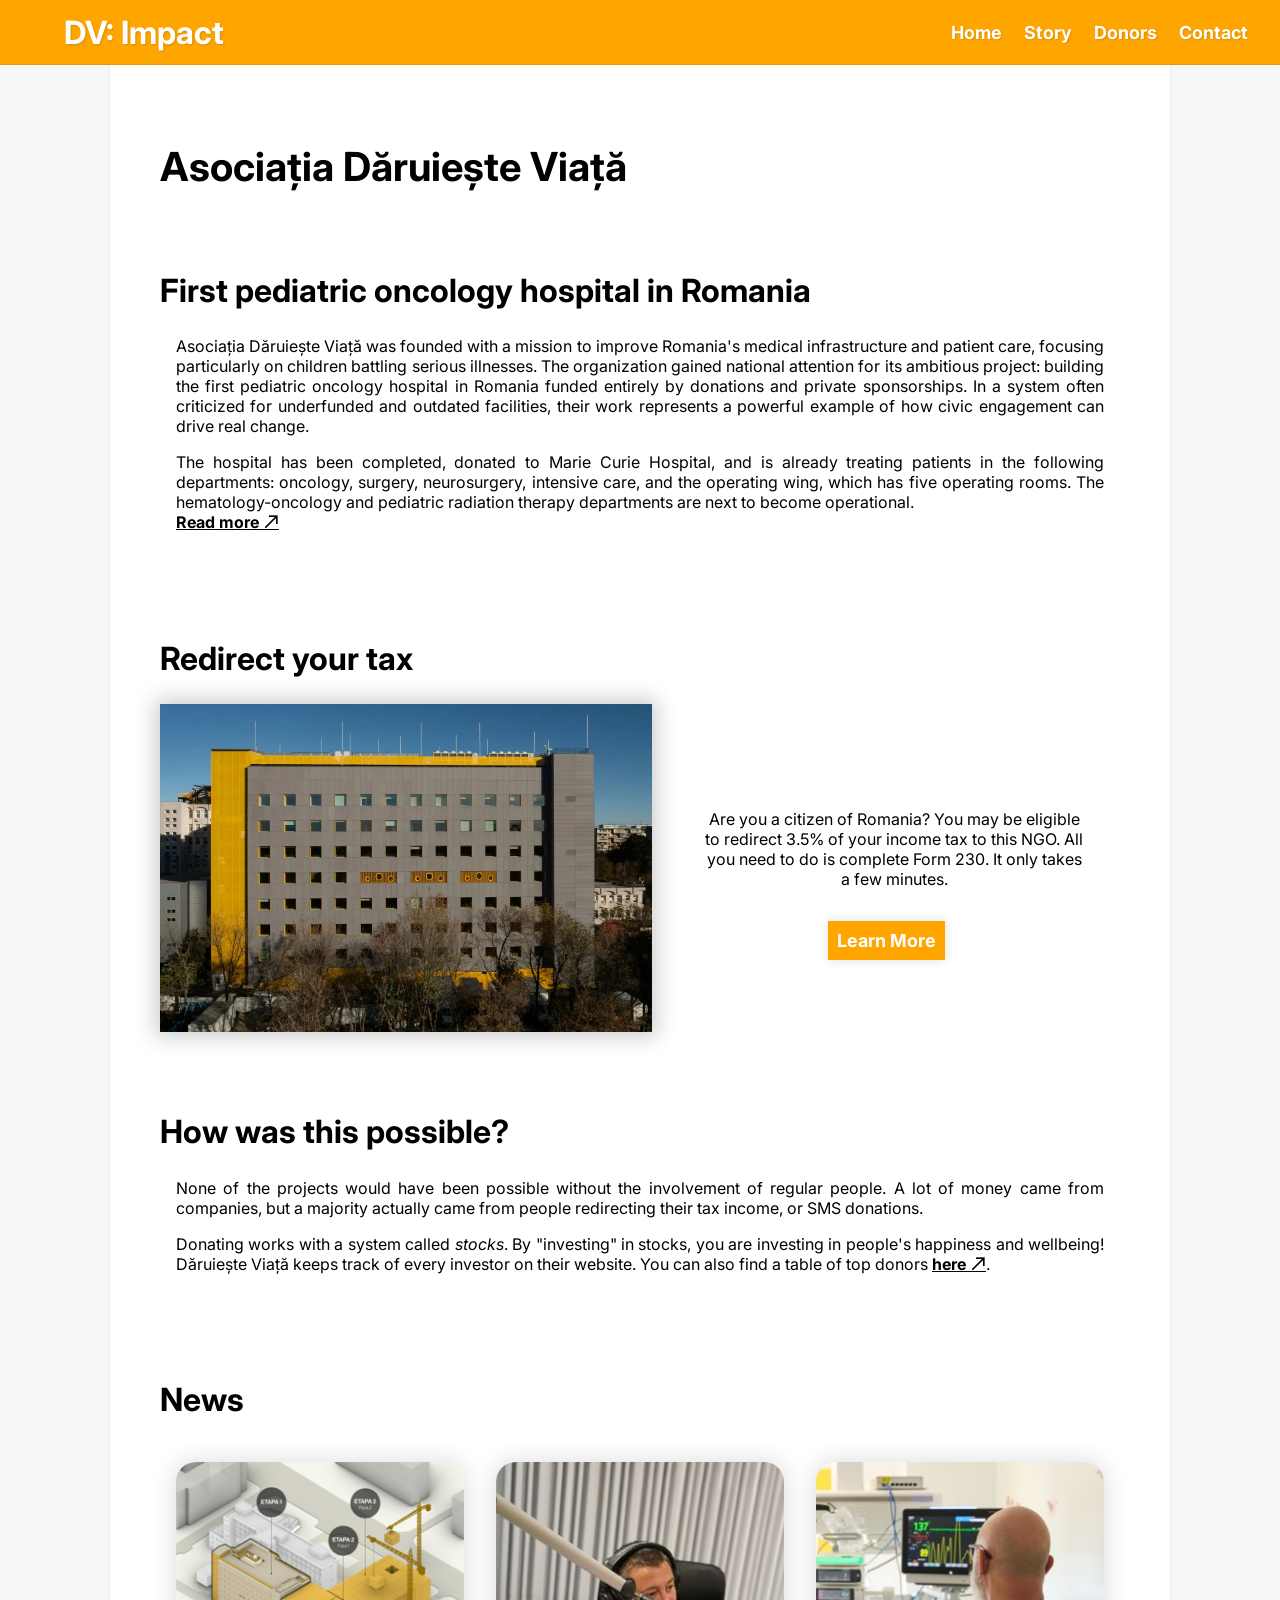
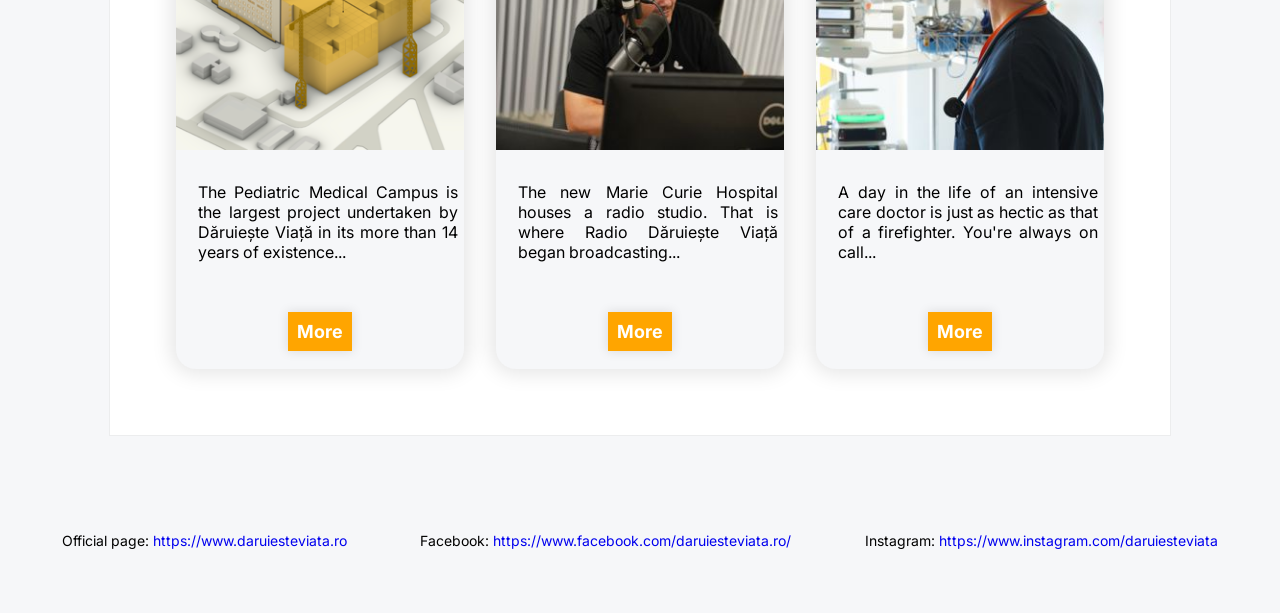
==== index.html @ df5283f0 "Add files via upload" ====
<!DOCTYPE html>
<html lang="en">
    <head>
        <meta charset="UTF-8">
        <meta name="viewport" content="width=device-width">
        <title>Dăruiește Viață | The Children's Hospital</title>
        <link rel="stylesheet" type="text/css" href="css/style.css"> 

        <link rel="preconnect" href="https://fonts.googleapis.com">
        <link rel="preconnect" href="https://fonts.gstatic.com" crossorigin>
        <link href="https://fonts.googleapis.com/css2?family=Inter:ital,opsz,wght@0,14..32,100..900;1,14..32,100..900&display=swap" rel="stylesheet">
    </head>
    <body id="body">
        <a href="#main-content" class="skip-link">Skip to main content</a>
        <nav>
            <div id="navdiv">
                <a href="index.html" id="navhome">DV: Impact</a>
                <div id="navcontrols">
                    <a href="index.html">Home</a>
                    <a href="content.html">Story</a>
                    <a href="data.html">Donors</a>
                    <a href="contact.html">Contact</a>
                </div>
            </div>
        </nav>
        <main id="main-content">
            <div class="maindiv">
                <h1>Asociația Dăruiește Viață</h1>
                <section class="text">
                    <h2>First pediatric oncology hospital in Romania</h2>
                    <p>
                        Asociația Dăruiește Viață was founded with a mission to improve Romania's medical infrastructure and patient care, focusing particularly on children battling serious illnesses. The organization gained national attention for its ambitious project: building the first pediatric oncology hospital in Romania funded entirely by donations and private sponsorships. In a system often criticized for underfunded and outdated facilities, their work represents a powerful example of how civic engagement can drive real change.
                    </p>
                    <p>
                        The hospital has been completed, donated to Marie Curie Hospital, and is already treating patients in the following departments: oncology, surgery, neurosurgery, intensive care, and the operating wing, which has five operating rooms. The hematology-oncology and pediatric radiation therapy departments are next to become operational.
                        <br><a href="content.html" class="redirect">Read more 🡥</a>
                    </p>
                </section>
                <section class="card">
                    <h2>Redirect your tax</h2>
                    <div class="row">
                        <img src="assets/hospital-exterior-1.webp" alt="Exterior of the Marie Curie Hospital">
                        <div class="column">
                            <p style="text-align: center;">
                                Are you a citizen of Romania? You may be eligible to redirect 3.5% of your income tax to this NGO.
                                All you need to do is complete Form 230. It only takes a few minutes.

                            </p>
                            <a href="https://daruiesteviata.ro/redirectioneaza" class="redirect-button">Learn More</a>
                        </div>
                    </div>
                </section>
                <section class="text">
                    <h2>How was this possible?</h2>
                    <p>
                        None of the projects would have been possible without the involvement of regular people. A lot of money came from companies, but a majority actually came from people redirecting their tax income, or SMS donations.
                    </p>
                    <p>
                        Donating works with a system called <i>stocks</i>. By "investing" in stocks, you are investing in people's happiness and wellbeing! Dăruiește Viață keeps track of every investor on their website. You can also find a table of top donors
                        <a href="data.html" class="redirect">here 🡥</a>.   
                    </p>
                </section>
                <section class="card">
                    <h2>News</h2>
                    <div class="row">
                        <div class="newscard">
                            <img src="assets/hospital-scheme.png" alt="Scheme of the hospital">
                            <p>The Pediatric Medical Campus is the largest project undertaken by Dăruiește Viață in its more than 14 years of existence...</p>
                            <a href="https://www.daruiesteviata.ro/blog/articol/jurnal-de-campus-munca-din-spatele-muncii" class="redirect-button">More</a>
                        </div>
                        <div class="newscard">
                            <img src="assets/dv-radio.jpg" alt="Radio broadcast">
                            <p>The new Marie Curie Hospital houses a radio studio. That is where Radio Dăruiește Viață began broadcasting...</p>
                            <a href="https://www.daruiesteviata.ro/blog/articol/radio-daruieste-viata-da-voce-binelui" class="redirect-button">More</a>
                        </div>
                        <div class="newscard">
                            <img src="assets/hospital-doctor.jpg" alt="Hospital Doctor">
                            <p>A day in the life of an intensive care doctor is just as hectic as that of a firefighter. You're always on call...</p>
                            <a href="https://www.daruiesteviata.ro/blog/articol/oamenii-spitalului-sectia-ati-anestezie-si-terapie-intensiva" class="redirect-button">More</a>
                        </div>
                    </div>
                </section>
            </div>
        </main>
        <footer>
            <div class="row">
                <div>Official page: <a href="https://www.daruiesteviata.ro">https://www.daruiesteviata.ro</a></div>
                <div>Facebook: <a href="https://www.facebook.com/daruiesteviata.ro/">https://www.facebook.com/daruiesteviata.ro/</a></div>
                <div>Instagram: <a href="https://www.instagram.com/daruiesteviata">https://www.instagram.com/daruiesteviata</a></div>
            </div>
        </footer>
    </body>
</html>
---- css/style.css ----
* {
    font-family: "Inter", sans-serif;
}

h1 {
    font-size: 40px;
}

h2 {
    font-size: 32px;
}

p {
    text-align: justify;
    margin-left: 1em;
    margin-right: 1em;
    font-size: 16px;
}

.skip-link {
    position: absolute;
    left: -1000px;
    top: 10px;
    z-index: 9999;
    padding: 0.75rem 1.25rem;
    background: #3186d2;
    font-weight: 600;
    border-radius: 20px;
    color: #fff;
    font-weight: bold;
    text-decoration: none;
    transition: left 0.2s ease;
}
.skip-link:focus {
    left: 10px;
}

#body {
    background-color: #F6F7F9;
    margin: 0;
}

#navdiv {
    background: #FFA500;
    min-height: 4em;
    display: flex;
    justify-content: space-between;
    height: 3em;
    align-items: center;
    padding-left: 2em;
    padding-right: 2em;
    border-bottom: 1px solid #ED9A00;
}

#navhome {
    color:#fff;
    font-weight: bolder;
    text-decoration: none;
    font-size: 32px;
    padding-left: 1em;
    text-shadow: 1px 1px 2px rgb(0, 0, 0, 15%);
}

#navcontrols * {
    color:#fff;
    font-weight: bolder;
    text-decoration: none;
    font-size: 18px;
    padding-left: 1em;
    text-shadow: 1px 1px 2px rgb(0, 0, 0, 15%);
}

#main-content {
    display: flex;
    justify-content: center;
    align-items: center;
    flex-direction: column;
}

.maindiv {
    background-color: #fff;
    width: 75%;
    padding: 50px;
    margin-bottom: 2em;
    border-left: 1px solid #ECEDEE;
    border-right: 1px solid #ECEDEE;
    border-bottom: 1px solid #ECEDEE;
}


section {
    margin-top: 5em;
}

section.card {
    display: flex;
    justify-content: space-between;
    flex-direction: column;
}

section.card > * > img {
    box-shadow: 0px 0px 20px 5px rgb(0, 0, 0, 20%);
    min-width: 50%;
}

section.card p {
    margin-top: 2em;
    margin-bottom: 2em;
    margin-right: 0;
}

footer {
    margin-top: 4em;
    margin-left: 2%;
    margin-right: 2%;
    margin-bottom: 4em;
}
footer > * {
    font-size: 14px;
}

footer > .row > * a {
    text-decoration: none;
}

.row {
    display: flex;
    flex-direction: row;
    justify-content: space-around;
    align-items: center;
}

.column {
    display: flex;
    flex-direction: column;
    justify-content: space-around;
    align-items: center;
    padding: 2em;
}

.redirect {
    font-weight: bold;
    color:black;
}

.redirect-button {
    background: #FFA500;
    box-shadow: 0px 0px 10px 1px rgb(0, 0, 0, 10%);
    width: max-content;
    padding: 0.5em;
    text-decoration: none;
    font-weight: bold;
    color: white;
    font-size: 18px;
}

.newscard {
    box-shadow: 0px 0px 20px 5px rgb(0, 0, 0, 10%);
    background-color: #F6F7F9;
    display: flex;
    flex-direction: column;
    align-items: center;
    border-radius: 20px;
    margin: 1em;
    flex: 1 1 0;
}

.newscard * {
    margin: 1em;
}

.newscard p {
    text-align: justify;
    width: 90%;
}

.newscard img {
    border-top-left-radius: 20px;
    border-top-right-radius: 20px;
    width: 100%;
    margin: 0;
}

table {
    width: 100%;
}

table * {
    padding: 0.5em;
    text-align: center;
}

thead * {
    font-weight: bold;
    font-size: 18px;
    border-bottom: 1px solid black;
}

tbody > * > :nth-child(3) {
    text-align: left;
}

tbody > :nth-child(odd) {
    background: #f9f9f9;
}

tbody > :nth-child(even) {
    background: #e0e0e0;
}   

table .pf {
    background-color: rgba(172, 253, 217, 0.75);
}

table .pj {
    background-color: rgba(226, 172, 255, 0.75);
}

fieldset {
    display: flex;
    flex-direction: column;
    justify-content: space-around;
    margin-bottom: 1em;
}

fieldset * {
    margin: 0.25em;
}

fieldset .textinput {
    height: 2.5em;
    width: 100%;
    border: 1px solid #ECEDEE;
    border-radius: 0px;
    background-color: #F6F7F9;
}


button {
    background: #FFA500;
    box-shadow: 0px 0px 10px 1px rgb(0, 0, 0, 10%);
    border: none;
    font-weight: bold;
    padding: 0.5em;
    color: white;
    text-align: center;
    text-decoration: none;
    display: inline-block;
    font-size: 16px;
    cursor: pointer;
} 

img.aside {
    max-width: 33%;
    box-shadow: 0px 0px 10px 1px rgb(0, 0, 0, 20%);
}

.gallery {
    display: grid;
    grid-template-columns: auto auto;
    align-items: center;
    justify-content: center;
}


.gallery * {
    max-width: 30em;
    padding: 1em;
}
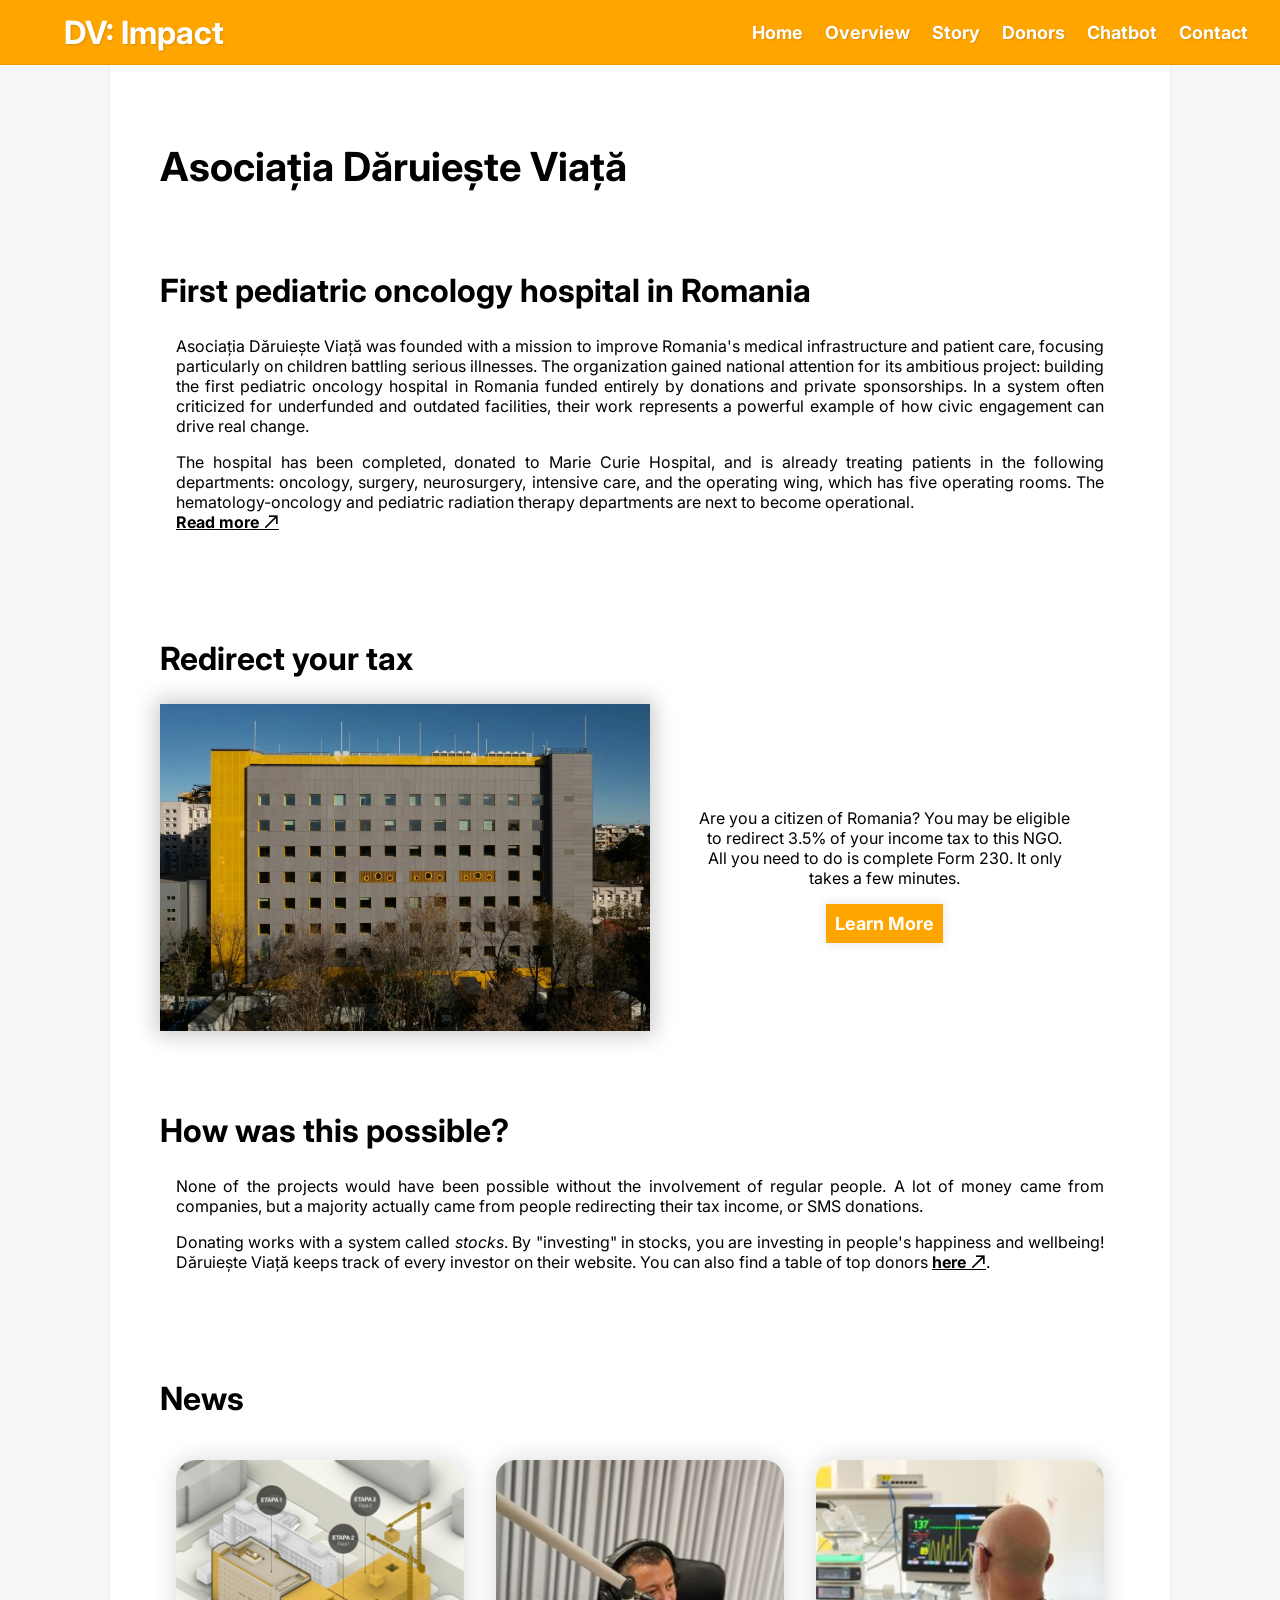
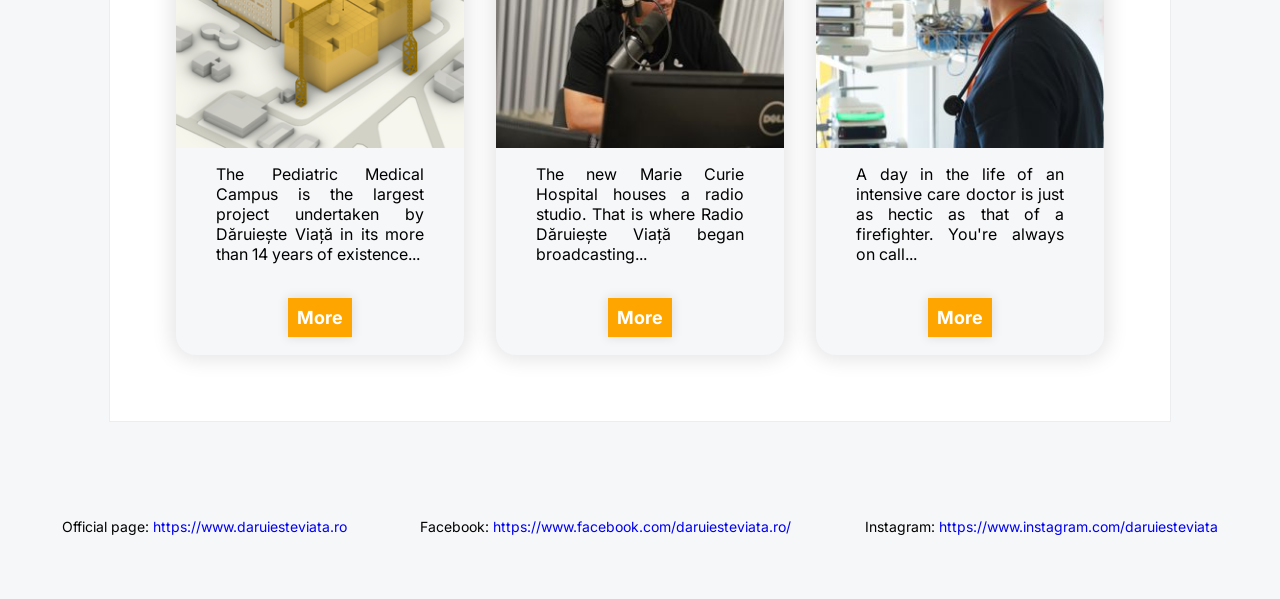
==== commit 3b58217e: "copy hw2" ====
--- a/index.html
+++ b/index.html
@@ -17,8 +17,10 @@
                 <a href="index.html" id="navhome">DV: Impact</a>
                 <div id="navcontrols">
                     <a href="index.html">Home</a>
+                    <a href="overview.html">Overview</a>
                     <a href="content.html">Story</a>
                     <a href="data.html">Donors</a>
+                    <a href="chatbot.html">Chatbot</a>
                     <a href="contact.html">Contact</a>
                 </div>
             </div>
--- a/css/style.css
+++ b/css/style.css
@@ -103,7 +103,7 @@
     min-width: 50%;
 }
 
-section.card p {
+section.card > p {
     margin-top: 2em;
     margin-bottom: 2em;
     margin-right: 0;
@@ -152,6 +152,13 @@
     font-weight: bold;
     color: white;
     font-size: 18px;
+    transition-property: transform;
+    transition-duration: 200ms;
+    transition-timing-function: ease-out;
+}
+
+.redirect-button:hover {
+    transform: scale(1.1, 1.1);
 }
 
 .newscard {
@@ -165,13 +172,19 @@
     flex: 1 1 0;
 }
 
-.newscard * {
+.newscard > * {
     margin: 1em;
-}
-
-.newscard p {
+    margin-left: 2.5em;
+    margin-right: 2.5em;
+}
+
+.newscard li {
+    margin-bottom: 1em;
+}
+
+section.newscard p {
     text-align: justify;
-    width: 90%;
+    margin: 0.5em !important;
 }
 
 .newscard img {
@@ -266,4 +279,22 @@
 .gallery * {
     max-width: 30em;
     padding: 1em;
-}+}
+
+.responsive-grid {
+    display: grid;
+    justify-content: center;
+}
+
+@media (orientation: landscape) {
+    .responsive-grid {
+        grid-template-columns: auto auto;
+    }
+}
+
+@media (orientation: portrait) {
+    .responsive-grid {
+        grid-template-columns: auto;
+    }
+}
+
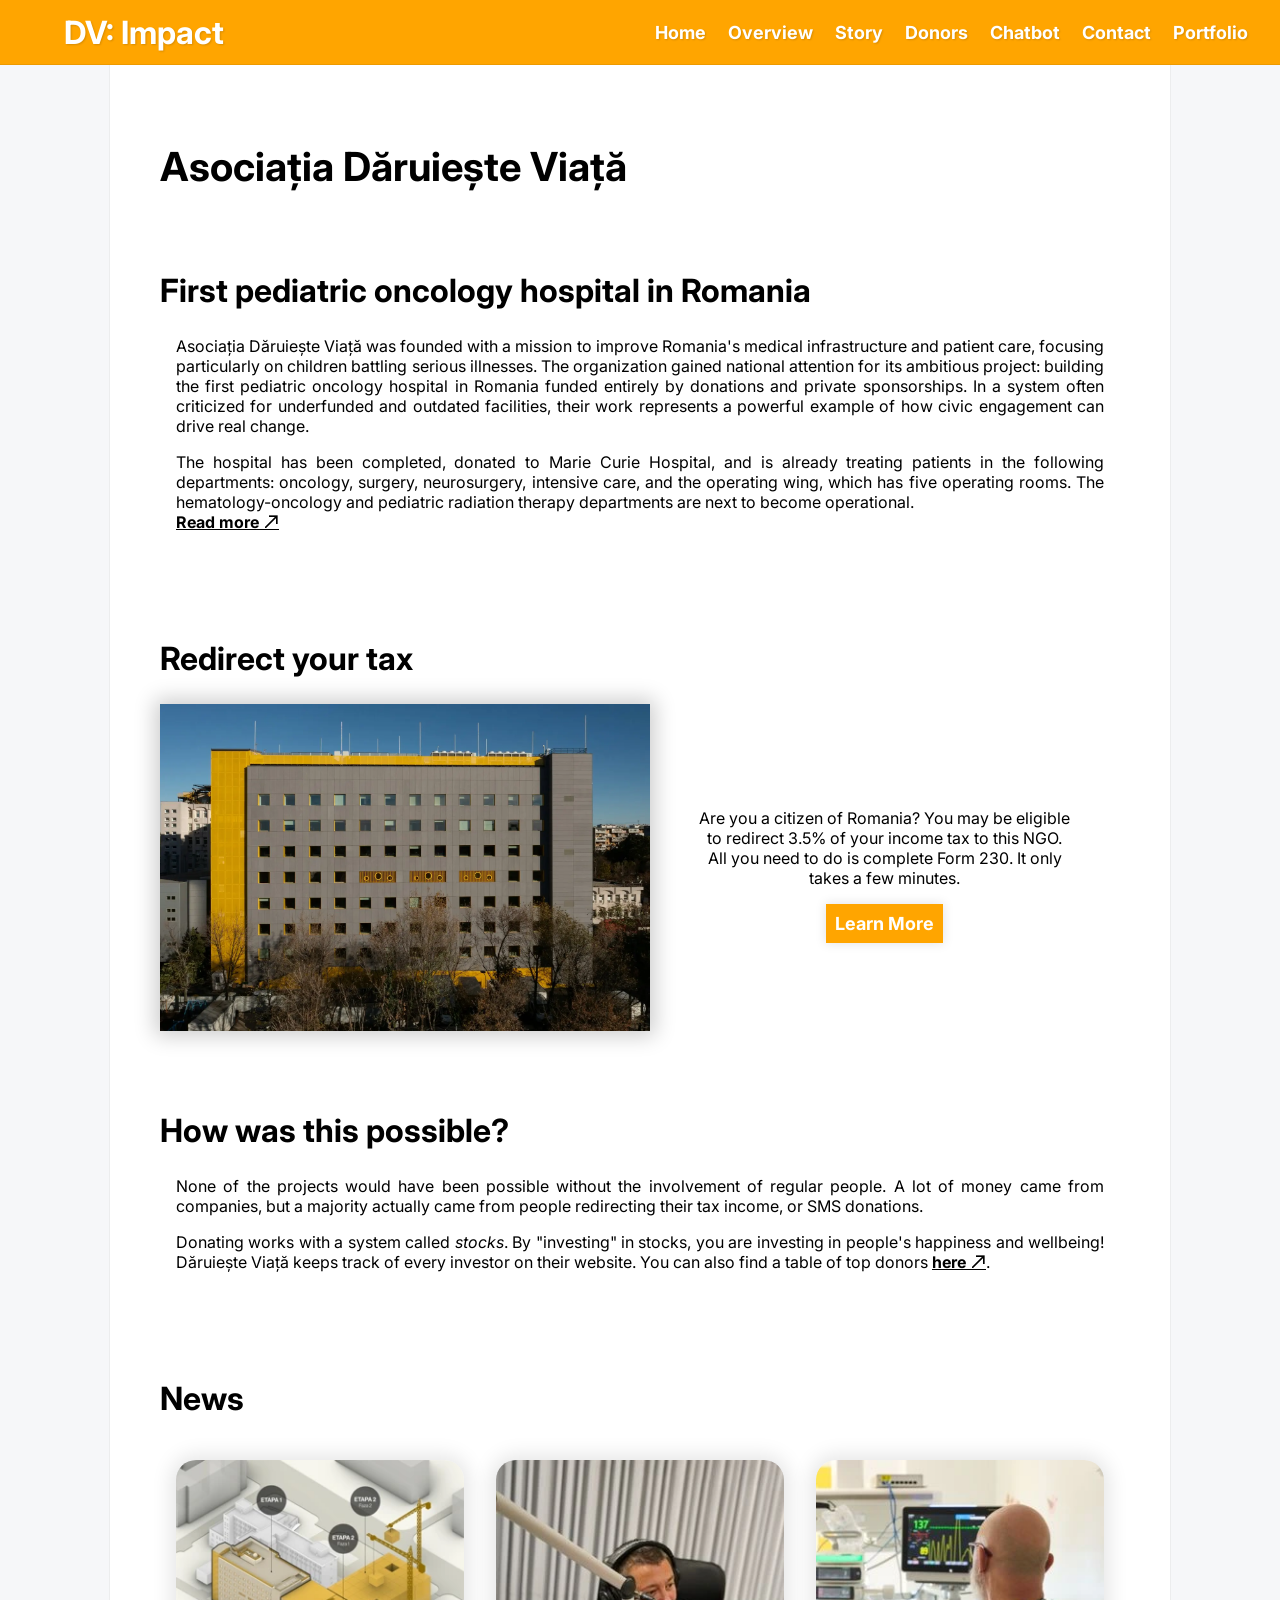
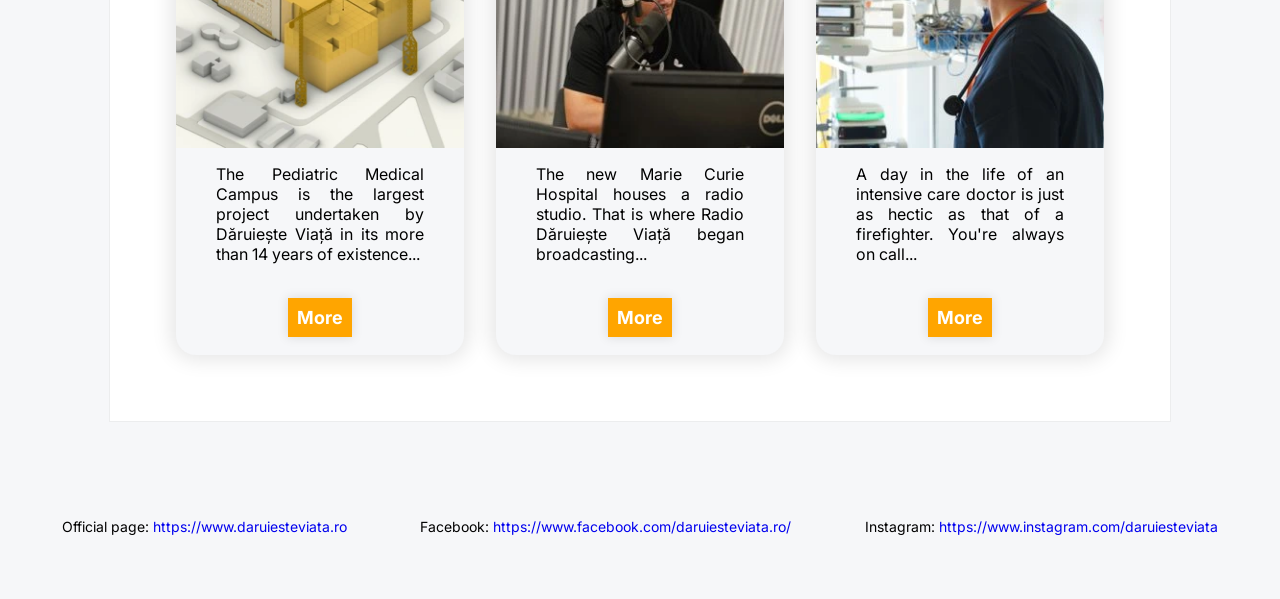
==== commit 422895bb: "Add the portfolio page" ====
--- a/index.html
+++ b/index.html
@@ -22,6 +22,7 @@
                     <a href="data.html">Donors</a>
                     <a href="chatbot.html">Chatbot</a>
                     <a href="contact.html">Contact</a>
+                    <a href="portfolio.html">Portfolio</a>
                 </div>
             </div>
         </nav>
@@ -66,17 +67,17 @@
                     <h2>News</h2>
                     <div class="row">
                         <div class="newscard">
-                            <img src="assets/hospital-scheme.png" alt="Scheme of the hospital">
+                            <img loading="lazy" src="assets/hospital-scheme.webp" alt="Scheme of the hospital">
                             <p>The Pediatric Medical Campus is the largest project undertaken by Dăruiește Viață in its more than 14 years of existence...</p>
                             <a href="https://www.daruiesteviata.ro/blog/articol/jurnal-de-campus-munca-din-spatele-muncii" class="redirect-button">More</a>
                         </div>
                         <div class="newscard">
-                            <img src="assets/dv-radio.jpg" alt="Radio broadcast">
+                            <img loading="lazy" src="assets/dv-radio.webp" alt="Radio broadcast">
                             <p>The new Marie Curie Hospital houses a radio studio. That is where Radio Dăruiește Viață began broadcasting...</p>
                             <a href="https://www.daruiesteviata.ro/blog/articol/radio-daruieste-viata-da-voce-binelui" class="redirect-button">More</a>
                         </div>
                         <div class="newscard">
-                            <img src="assets/hospital-doctor.jpg" alt="Hospital Doctor">
+                            <img loading="lazy" src="assets/hospital-doctor.webp" alt="Hospital Doctor">
                             <p>A day in the life of an intensive care doctor is just as hectic as that of a firefighter. You're always on call...</p>
                             <a href="https://www.daruiesteviata.ro/blog/articol/oamenii-spitalului-sectia-ati-anestezie-si-terapie-intensiva" class="redirect-button">More</a>
                         </div>
--- a/css/style.css
+++ b/css/style.css
@@ -196,6 +196,7 @@
 
 table {
     width: 100%;
+    max-width: 100%;
 }
 
 table * {
@@ -209,7 +210,7 @@
     border-bottom: 1px solid black;
 }
 
-tbody > * > :nth-child(3) {
+.donorTable > * > :nth-child(3) {
     text-align: left;
 }
 
@@ -221,6 +222,11 @@
     background: #e0e0e0;
 }   
 
+#dataTable img {
+    max-width: 6em;
+    max-height: 8em;
+}
+
 table .pf {
     background-color: rgba(172, 253, 217, 0.75);
 }
@@ -229,6 +235,11 @@
     background-color: rgba(226, 172, 255, 0.75);
 }
 
+td, th {
+  overflow-wrap: break-word;
+  word-break: break-word;
+}
+
 fieldset {
     display: flex;
     flex-direction: column;
@@ -238,6 +249,21 @@
 
 fieldset * {
     margin: 0.25em;
+}
+
+fieldset .textinput:user-invalid {
+    background-color: rgb(253, 226, 226);
+    border: 1px solid rgb(245, 159, 159);
+}
+
+fieldset .textinput:user-invalid + div {
+    visibility: visible;
+}
+
+fieldset .textinput + div {
+    visibility: hidden;
+    min-width:fit-content;
+    color: red;
 }
 
 fieldset .textinput {
@@ -248,6 +274,9 @@
     background-color: #F6F7F9;
 }
 
+.overflow-x {
+    overflow-x: auto;
+}
 
 button {
     background: #FFA500;
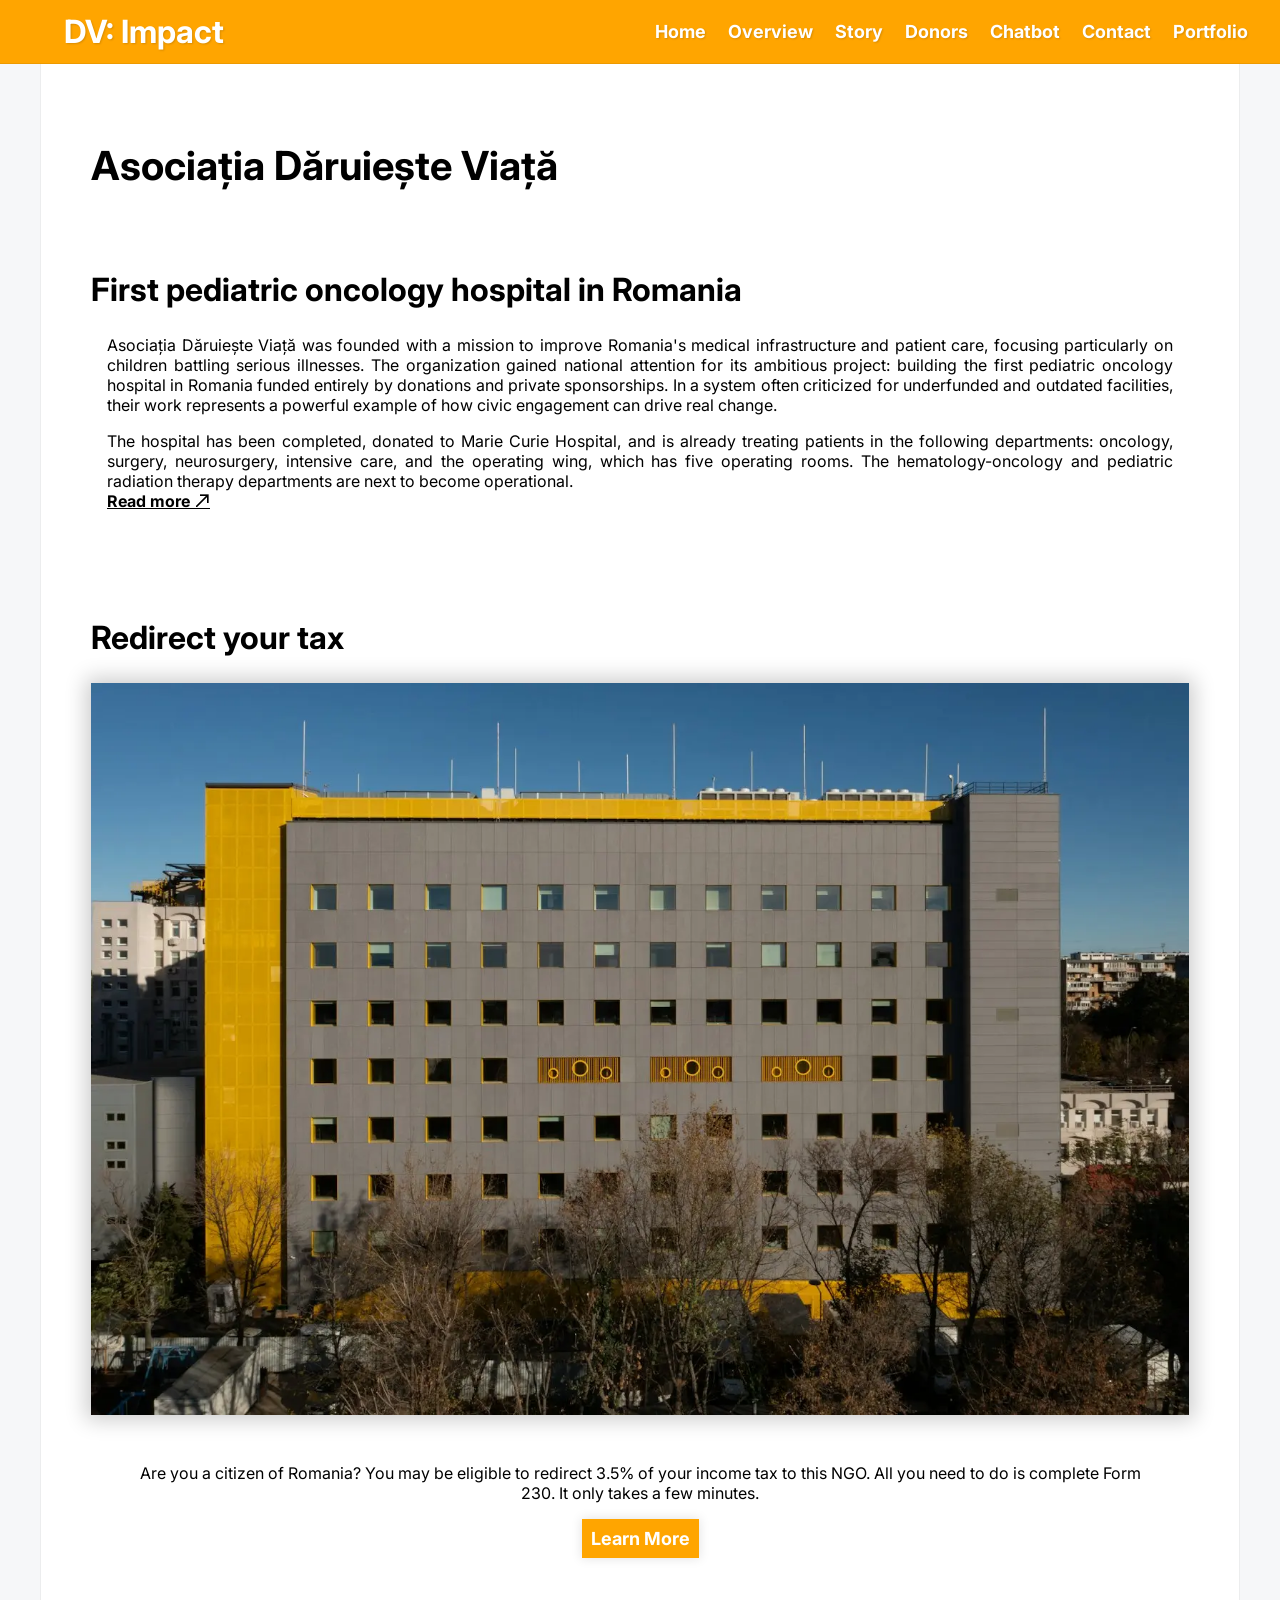
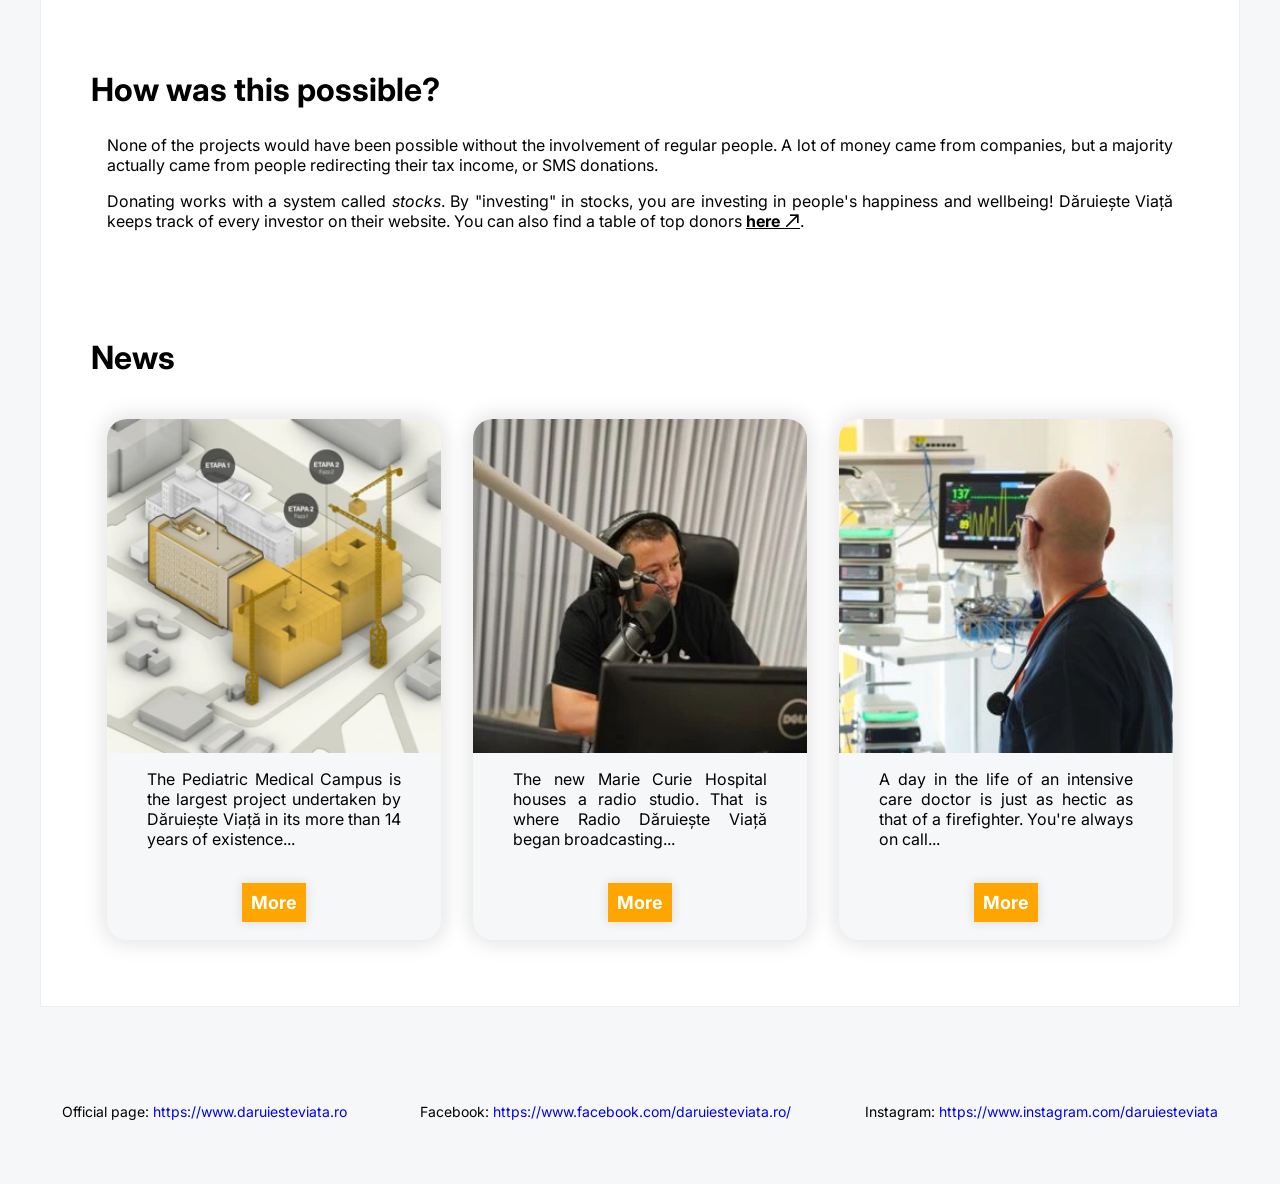
==== commit 9599b184: "Fix validation errors, add some animations" ====
--- a/index.html
+++ b/index.html
@@ -2,7 +2,7 @@
 <html lang="en">
     <head>
         <meta charset="UTF-8">
-        <meta name="viewport" content="width=device-width">
+        <meta name="viewport" content="width=device-width, initial-scale=1">
         <title>Dăruiește Viață | The Children's Hospital</title>
         <link rel="stylesheet" type="text/css" href="css/style.css"> 
 
@@ -93,4 +93,5 @@
             </div>
         </footer>
     </body>
+    <script src="animation.js"></script>
 </html>
--- a/css/style.css
+++ b/css/style.css
@@ -1,3 +1,9 @@
+html {
+    box-sizing: border-box;
+}
+*, *::before, *::after {
+    box-sizing: inherit;
+}
 * {
     font-family: "Inter", sans-serif;
 }
@@ -15,6 +21,16 @@
     margin-left: 1em;
     margin-right: 1em;
     font-size: 16px;
+}
+
+@keyframes fadeIn {
+    from {
+        opacity: 0.0;
+        transform: translateY(50px);
+    }
+    to {
+        opacity: 1.0;
+    }
 }
 
 .skip-link {
@@ -40,6 +56,7 @@
     margin: 0;
 }
 
+
 #navdiv {
     background: #FFA500;
     min-height: 4em;
@@ -79,17 +96,22 @@
 
 .maindiv {
     background-color: #fff;
-    width: 75%;
+    width: min(95%, 1200px);
+    max-width: 1200px;
     padding: 50px;
-    margin-bottom: 2em;
+    margin: 0 auto 2em;
     border-left: 1px solid #ECEDEE;
     border-right: 1px solid #ECEDEE;
     border-bottom: 1px solid #ECEDEE;
 }
 
+section.animate {
+    animation: fadeIn 0.8s ease forwards;
+}
 
 section {
-    margin-top: 5em;
+    margin-top: 5em;    
+    opacity: 0;
 }
 
 section.card {
@@ -128,6 +150,7 @@
     flex-direction: row;
     justify-content: space-around;
     align-items: center;
+    flex-wrap: wrap;
 }
 
 .column {
@@ -141,6 +164,11 @@
 .redirect {
     font-weight: bold;
     color:black;
+    transition: color 0.2s ease;
+}
+
+.redirect:hover {
+    color: #3186d2;
 }
 
 .redirect-button {
@@ -158,7 +186,11 @@
 }
 
 .redirect-button:hover {
-    transform: scale(1.1, 1.1);
+    background: #feb733;
+}
+
+.redirect-button:active {
+    transform: scale(0.9, 0.9);
 }
 
 .newscard {
@@ -227,6 +259,13 @@
     max-height: 8em;
 }
 
+#add_project .textinput {
+    max-width: 60%;
+}
+
+#add_project .row {
+    justify-content: space-between;
+}
 table .pf {
     background-color: rgba(172, 253, 217, 0.75);
 }
@@ -235,7 +274,7 @@
     background-color: rgba(226, 172, 255, 0.75);
 }
 
-td, th {
+.breakword {
   overflow-wrap: break-word;
   word-break: break-word;
 }
@@ -327,3 +366,14 @@
     }
 }
 
+button {
+    transition: transform 0.2s ease;
+}
+
+button:hover {
+    background: #feb733;
+}
+
+button:active {
+    transform: scale(0.9, 0.9);
+}
